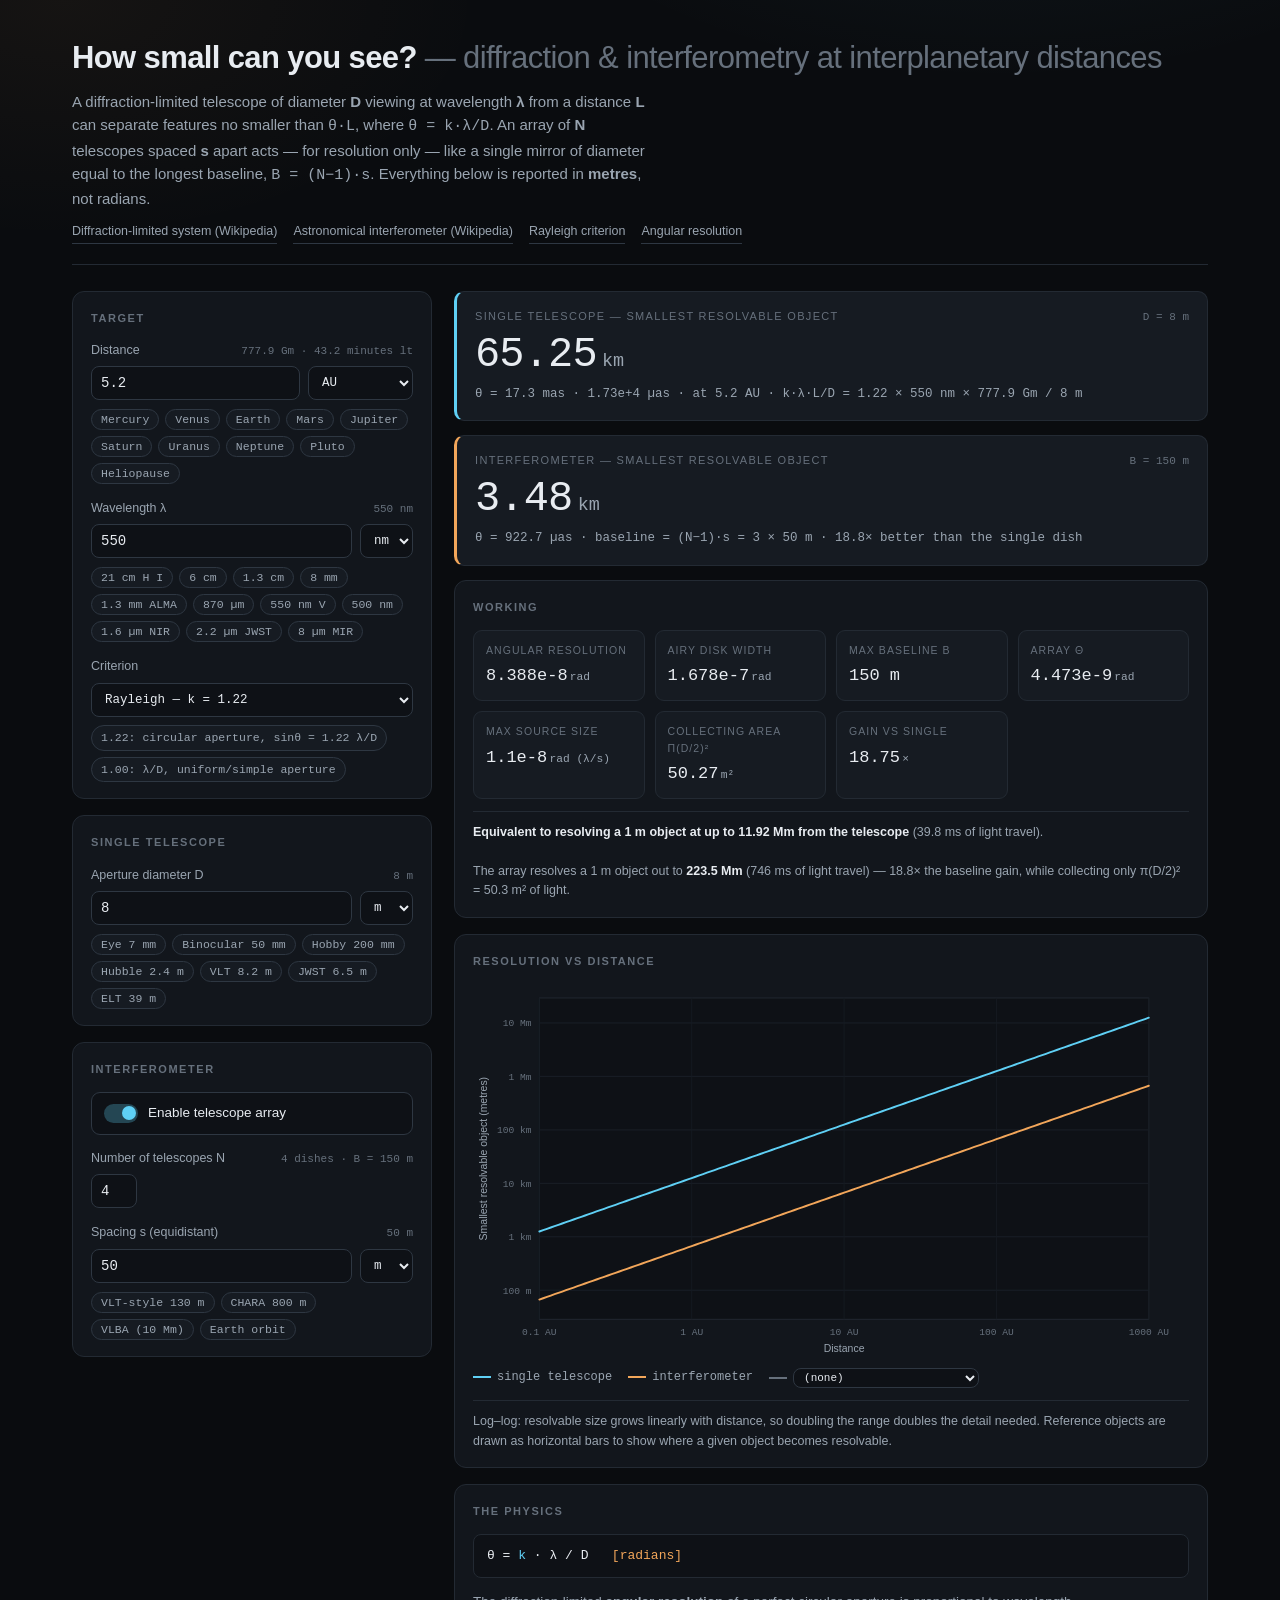
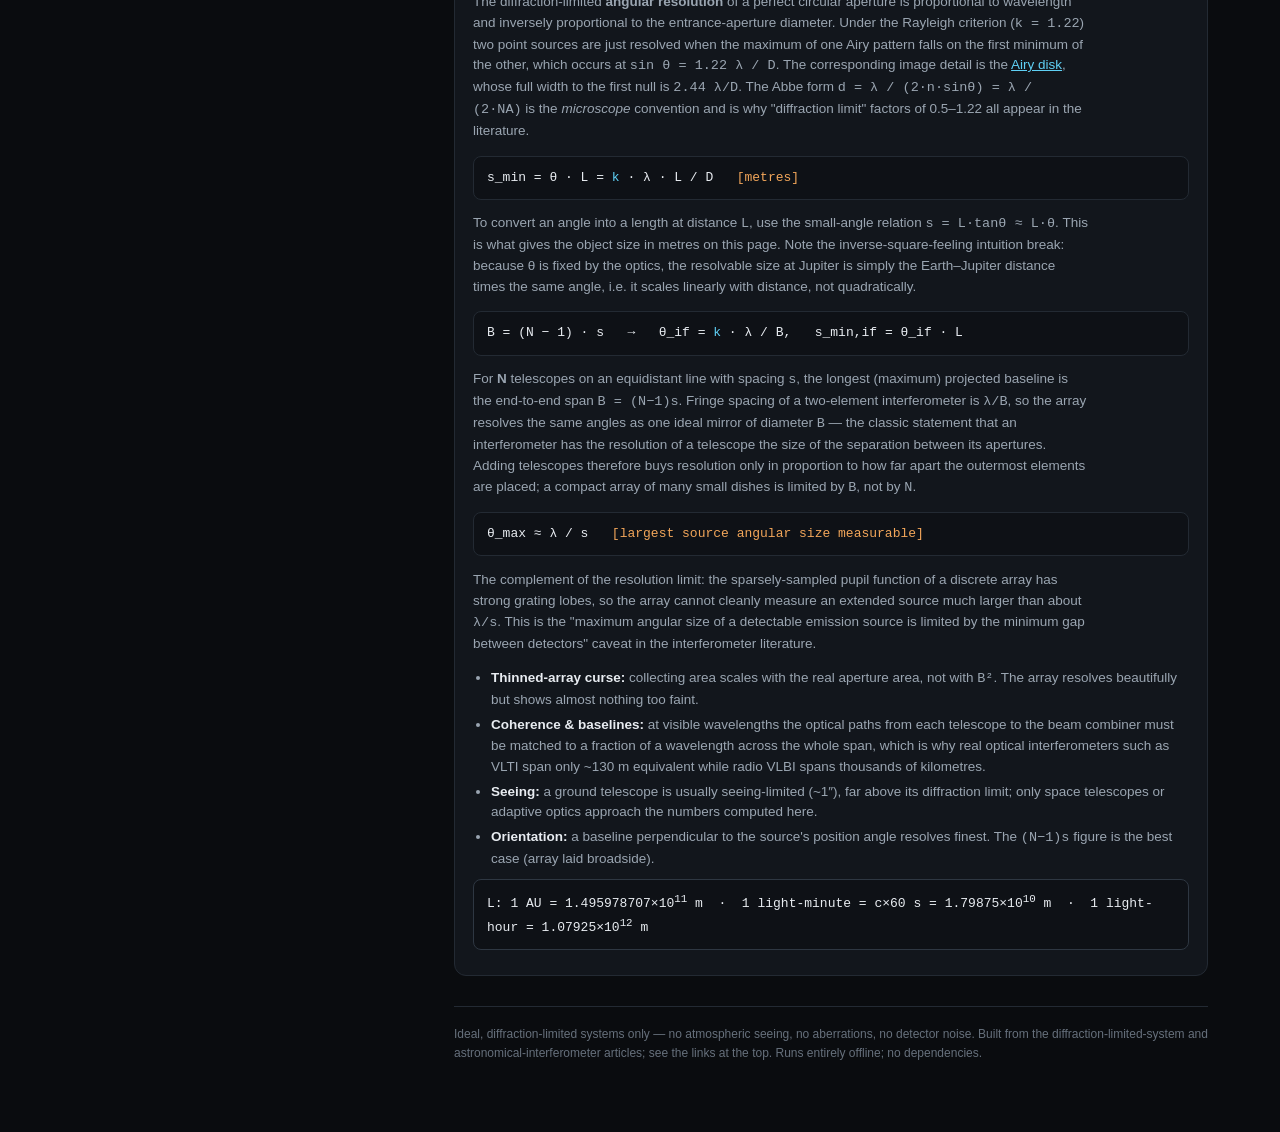
==== docs/index.html @ 4bcbd6e4 "chore: use docs folder" ====
<!DOCTYPE html>
<html lang="en">
<head>
<meta charset="utf-8">
<meta name="viewport" content="width=device-width, initial-scale=1">
<!--
  Content-Security-Policy (defence in depth).
  'unsafe-inline' is required for script-src/style-src because this file is a single
  self-contained document with an inline <script> and inline <style> block. Everything
  else is denied: no network, no plugins, no framing, no form posts. If a remote
  <script src> or <img> were ever pasted into this file, the browser would refuse it.
  Note: frame-ancestors is ignored in a meta tag - send that one as an HTTP header
  (X-Content-Type-Options: nosniff too) if you host this on a web server.
-->
<meta http-equiv="Content-Security-Policy" content="default-src 'none'; script-src 'unsafe-inline'; style-src 'unsafe-inline'; img-src 'none'; connect-src 'none'; font-src 'none'; media-src 'none'; object-src 'none'; frame-src 'none'; worker-src 'none'; base-uri 'none'; form-action 'none'">
<title>Interplanetary Telescope Resolution Calculator</title>
<style>
  :root{
    --bg:#0a0c0f;
    --bg-2:#0e1116;
    --panel:#12161c;
    --panel-2:#161b22;
    --line:#232a33;
    --line-2:#2e3742;
    --ink:#e8ecf1;
    --ink-2:#9aa5b1;
    --ink-3:#66707c;
    --accent:#5fd0f5;
    --accent-2:#f2a65a;
    --good:#7ee081;
    --mono:ui-monospace,SFMono-Regular,"SF Mono",Menlo,Consolas,"Liberation Mono",monospace;
    --sans:"Inter",-apple-system,BlinkMacSystemFont,"Segoe UI",Helvetica,Arial,sans-serif;
  }
  *{box-sizing:border-box}
  html,body{margin:0;padding:0}
  body{
    background:var(--bg);
    color:var(--ink);
    font-family:var(--sans);
    font-size:15px;
    line-height:1.55;
    -webkit-font-smoothing:antialiased;
    background-image:
      radial-gradient(900px 500px at 78% -8%, rgba(95,208,245,.07), transparent 60%),
      radial-gradient(700px 400px at 5% 0%, rgba(242,166,90,.05), transparent 60%);
    background-repeat:no-repeat;
  }
  .wrap{max-width:1180px;margin:0 auto;padding:34px 22px 70px}

  header{border-bottom:1px solid var(--line);padding-bottom:20px;margin-bottom:26px}
  h1{
    font-size:clamp(22px,3.2vw,31px);
    margin:0 0 8px;
    letter-spacing:-.02em;
    font-weight:620;
  }
  h1 .thin{color:var(--ink-3);font-weight:400}
  .sub{color:var(--ink-2);max-width:70ch;margin:0}
  .refs{margin-top:12px;display:flex;flex-wrap:wrap;gap:8px 16px;font-size:12.5px}
  .refs a{color:var(--ink-2);text-decoration:none;border-bottom:1px solid var(--line-2);padding-bottom:1px}
  .refs a:hover{color:var(--accent);border-color:var(--accent)}

  .grid{display:grid;grid-template-columns:360px 1fr;gap:22px;align-items:start}
  @media (max-width:900px){.grid{grid-template-columns:1fr}}

  .panel{
    background:var(--panel);
    border:1px solid var(--line);
    border-radius:12px;
    padding:18px 18px 16px;
  }
  .panel h2{
    font-size:11px;letter-spacing:.14em;text-transform:uppercase;
    color:var(--ink-3);margin:0 0 14px;font-weight:600;
  }
  .panel + .panel{margin-top:16px}
  .sticky{position:sticky;top:18px}
  @media (max-width:900px){.sticky{position:static}}

  .field{margin-bottom:15px}
  .field:last-child{margin-bottom:0}
  label.lab{
    display:flex;justify-content:space-between;align-items:baseline;gap:8px;
    font-size:12.5px;color:var(--ink-2);margin-bottom:6px;
  }
  .lab .hint{color:var(--ink-3);font-family:var(--mono);font-size:11px}
  .row{display:flex;gap:8px}
  .row > input[type=number]{flex:1 1 auto;min-width:0}
  select,input[type=number]{
    background:var(--bg-2);
    border:1px solid var(--line-2);
    color:var(--ink);
    border-radius:8px;
    padding:8px 9px;
    font-size:14px;
    font-family:var(--mono);
    outline:none;
  }
  select{cursor:pointer;font-size:12.5px;flex:0 0 auto;padding-right:6px}
  input[type=number]{-moz-appearance:textfield}
  input[type=number]::-webkit-outer-spin-button,
  input[type=number]::-webkit-inner-spin-button{-webkit-appearance:none;margin:0}
  select:focus,input[type=number]:focus{border-color:var(--accent);box-shadow:0 0 0 3px rgba(95,208,245,.12)}
  select option{background:var(--panel-2)}

  .chips{display:flex;flex-wrap:wrap;gap:6px;margin-top:9px}
  .chip{
    background:var(--panel-2);
    border:1px solid var(--line-2);
    color:var(--ink-2);
    border-radius:999px;
    padding:3px 9px;
    font-size:11.5px;
    font-family:var(--mono);
    cursor:pointer;
    transition:border-color .12s,color .12s,background .12s;
  }
  .chip:hover{border-color:var(--accent);color:var(--accent);background:rgba(95,208,245,.07)}
  .chip.on{border-color:var(--accent);color:var(--accent);background:rgba(95,208,245,.12)}

  .toggle{
    display:flex;align-items:center;gap:10px;cursor:pointer;user-select:none;
    padding:10px 12px;border:1px solid var(--line-2);border-radius:9px;background:var(--bg-2);
    margin-bottom:14px;
  }
  .toggle:hover{border-color:var(--line-2)}
  .toggle input{position:absolute;opacity:0;pointer-events:none}
  .sw{
    width:34px;height:19px;border-radius:999px;background:#232a33;position:relative;flex:0 0 auto;
    transition:background .16s;
  }
  .sw::after{
    content:"";position:absolute;top:2.5px;left:2.5px;width:14px;height:14px;border-radius:50%;
    background:#8b95a2;transition:transform .16s,background .16s;
  }
  .toggle input:checked + .sw{background:rgba(95,208,245,.28)}
  .toggle input:checked + .sw::after{transform:translateX(15px);background:var(--accent)}
  .toggle .tl{font-size:13.5px;color:var(--ink)}
  .toggle input:focus-visible + .sw{box-shadow:0 0 0 3px rgba(95,208,245,.2)}

  .big{
    background:var(--panel-2);
    border:1px solid var(--line);
    border-left:3px solid var(--accent);
    border-radius:10px;
    padding:16px 18px;
    margin-bottom:14px;
  }
  .big.array{border-left-color:var(--accent-2)}
  .big .k{
    font-size:11px;letter-spacing:.12em;text-transform:uppercase;color:var(--ink-3);margin-bottom:7px;
    display:flex;justify-content:space-between;gap:10px;align-items:baseline;flex-wrap:wrap;
  }
  .big .k .tag{font-family:var(--mono);letter-spacing:0;text-transform:none;color:var(--ink-3)}
  .val{
    font-family:var(--mono);
    font-size:clamp(28px,5vw,42px);
    line-height:1.05;
    letter-spacing:-.02em;
    color:var(--ink);
    word-break:break-word;
  }
  .val .u{font-size:.44em;color:var(--ink-2);margin-left:.28em;letter-spacing:0}
  .subv{font-family:var(--mono);font-size:12.5px;color:var(--ink-2);margin-top:8px;word-break:break-word}

  .cards{display:grid;grid-template-columns:repeat(auto-fit,minmax(160px,1fr));gap:10px;margin-top:4px}
  .card{
    background:var(--panel-2);border:1px solid var(--line);border-radius:9px;padding:11px 12px;
  }
  .card .ck{font-size:10.5px;letter-spacing:.1em;text-transform:uppercase;color:var(--ink-3);margin-bottom:5px}
  .card .cv{font-family:var(--mono);font-size:17px;color:var(--ink);word-break:break-word}
  .card .cv .u{font-size:.66em;color:var(--ink-2);margin-left:.2em}

  .note{
    font-size:12.5px;color:var(--ink-2);margin-top:12px;
    border-top:1px solid var(--line);padding-top:11px;
  }
  .note b{color:var(--ink);font-weight:600}

  #chartwrap{margin-top:16px}
  svg#chart{width:100%;height:auto;display:block}
  .legend{display:flex;gap:16px;flex-wrap:wrap;font-size:12px;color:var(--ink-2);margin-top:9px;font-family:var(--mono)}
  .legend i{display:inline-block;width:18px;height:2px;vertical-align:middle;margin-right:6px}

  .eq{
    font-family:var(--mono);font-size:13px;color:var(--ink);
    background:var(--bg-2);border:1px solid var(--line);border-radius:8px;
    padding:11px 13px;margin:9px 0;overflow-x:auto;
  }
  .eq em{color:var(--accent);font-style:normal}
  .eq .c{color:var(--accent-2)}
  .prose{color:var(--ink-2);font-size:13.5px;max-width:82ch}
  .prose a{color:var(--accent)}
  ul{padding-left:18px;margin:8px 0}
  li{margin:4px 0;color:var(--ink-2);font-size:13.5px}
  li b{color:var(--ink);font-weight:600}
  footer{margin-top:30px;padding-top:18px;border-top:1px solid var(--line);color:var(--ink-3);font-size:12px}
  @media print{body{background:#fff;color:#000}}
</style>
</head>
<body>
<div class="wrap">

<header>
  <h1>How small can you see? <span class="thin">— diffraction &amp; interferometry at interplanetary distances</span></h1>
  <p class="sub">
    A diffraction-limited telescope of diameter <b>D</b> viewing at wavelength <b>λ</b> from a distance
    <b>L</b> can separate features no smaller than <span style="font-family:var(--mono)">θ·L</span>, where
    <span style="font-family:var(--mono)">θ = k·λ/D</span>. An array of <b>N</b> telescopes spaced <b>s</b> apart
    acts — for resolution only — like a single mirror of diameter equal to the longest baseline,
    <span style="font-family:var(--mono)">B = (N−1)·s</span>. Everything below is reported in <b>metres</b>, not radians.
  </p>
  <div class="refs">
    <a href="https://en.wikipedia.org/wiki/Diffraction-limited_system" target="_blank" rel="noopener">Diffraction-limited system (Wikipedia)</a>
    <a href="https://en.wikipedia.org/wiki/Astronomical_interferometer" target="_blank" rel="noopener">Astronomical interferometer (Wikipedia)</a>
    <a href="https://en.wikipedia.org/wiki/Rayleigh_criterion" target="_blank" rel="noopener">Rayleigh criterion</a>
    <a href="https://en.wikipedia.org/wiki/Angular_resolution" target="_blank" rel="noopener">Angular resolution</a>
  </div>
</header>

<div class="grid">

  <!-- ============ CONTROLS ============ -->
  <div class="sticky">

    <div class="panel">
      <h2>Target</h2>

      <div class="field">
        <label class="lab" for="dist"><span>Distance</span><span class="hint" id="dist-m">—</span></label>
        <div class="row">
          <input type="number" id="dist" value="5.2" step="any" min="0">
          <select id="dist-u">
            <option value="au" selected>AU</option>
            <option value="lm">light-min</option>
            <option value="lh">light-hr</option>
          </select>
        </div>
        <div class="chips" id="dist-chips"></div>
      </div>

      <div class="field">
        <label class="lab" for="wl"><span>Wavelength λ</span><span class="hint" id="wl-m">—</span></label>
        <div class="row">
          <input type="number" id="wl" value="550" step="any" min="0">
          <select id="wl-u">
            <option value="nm" selected>nm</option>
            <option value="um">µm</option>
            <option value="mm">mm</option>
            <option value="cm">cm</option>
            <option value="m">m</option>
          </select>
        </div>
        <div class="chips" id="wl-chips"></div>
      </div>

      <div class="field">
        <label class="lab" for="criterion"><span>Criterion</span></label>
        <select id="criterion" style="width:100%">
          <option value="1.22" selected>Rayleigh — k = 1.22</option>
          <option value="1">Simple — k = 1.00</option>
        </select>
        <div class="chips" style="margin-top:8px">
          <span class="chip" style="cursor:default">1.22: circular aperture, sinθ = 1.22 λ/D</span>
          <span class="chip" style="cursor:default">1.00: λ/D, uniform/simple aperture</span>
        </div>
      </div>
    </div>

    <div class="panel">
      <h2>Single telescope</h2>
      <div class="field">
        <label class="lab" for="dia"><span>Aperture diameter D</span><span class="hint" id="dia-m">—</span></label>
        <div class="row">
          <input type="number" id="dia" value="8" step="any" min="0">
          <select id="dia-u">
            <option value="mm">mm</option>
            <option value="cm">cm</option>
            <option value="m" selected>m</option>
            <option value="km">km</option>
          </select>
        </div>
        <div class="chips" id="tel-chips"></div>
      </div>
    </div>

    <div class="panel">
      <h2>Interferometer</h2>

      <label class="toggle">
        <input type="checkbox" id="ifon" checked>
        <span class="sw"></span>
        <span class="tl">Enable telescope array</span>
      </label>

      <div id="if-block">
        <div class="field">
          <label class="lab" for="ntel"><span>Number of telescopes N</span><span class="hint" id="ntel-m">—</span></label>
          <input type="number" id="ntel" value="4" step="1" min="2" max="200">
        </div>

        <div class="field">
          <label class="lab" for="sep"><span>Spacing s (equidistant)</span><span class="hint" id="sep-m">—</span></label>
          <div class="row">
            <input type="number" id="sep" value="50" step="any" min="0">
            <select id="sep-u">
              <option value="m" selected>m</option>
              <option value="km">km</option>
            </select>
          </div>
          <div class="chips" id="if-chips"></div>
        </div>
      </div>
    </div>

  </div>

  <!-- ============ RESULTS ============ -->
  <div>

    <div class="big">
      <div class="k"><span>Single telescope — smallest resolvable object</span><span class="tag" id="single-tag">—</span></div>
      <div class="val" id="single-val">—</div>
      <div class="subv" id="single-sub">—</div>
    </div>

    <div class="big array" id="arr-big" style="display:none">
      <div class="k"><span>Interferometer — smallest resolvable object</span><span class="tag" id="arr-tag">—</span></div>
      <div class="val" id="arr-val">—</div>
      <div class="subv" id="arr-sub">—</div>
    </div>

    <div class="panel">
      <h2>Working</h2>
      <div class="cards" id="cards"></div>
      <div class="note" id="note"></div>
    </div>

    <div class="panel" id="chartwrap">
      <h2>Resolution vs distance</h2>
      <svg id="chart" viewBox="0 0 820 430" role="img" aria-label="Log-log plot of smallest resolvable object size versus distance"></svg>
      <div class="legend">
        <span><i style="background:var(--accent)"></i>single telescope</span>
        <span id="leg-array" style="display:none"><i style="background:var(--accent-2)"></i>interferometer</span>
        <span><i style="background:var(--ink-3)"></i><select id="refsel" style="padding:2px 6px;font-size:11px"></select></span>
      </div>
      <div class="note">
        Log–log: resolvable size grows linearly with distance, so doubling the range doubles the detail needed.
        Reference objects are drawn as horizontal bars to show where a given object becomes resolvable.
      </div>
    </div>

    <div class="panel">
      <h2>The physics</h2>

      <div class="eq">θ = <em>k</em> · λ / D &nbsp;&nbsp;<span class="c">[radians]</span></div>
      <p class="prose">
        The diffraction-limited <b>angular resolution</b> of a perfect circular aperture is proportional to
        wavelength and inversely proportional to the entrance-aperture diameter. Under the Rayleigh criterion
        (<span class="prose" style="font-family:var(--mono)">k = 1.22</span>) two point sources are just resolved when the
        maximum of one Airy pattern falls on the first minimum of the other, which occurs at
        <span style="font-family:var(--mono)">sin θ = 1.22 λ / D</span>. The corresponding image detail is the
        <a href="https://en.wikipedia.org/wiki/Airy_disk" target="_blank" rel="noopener">Airy disk</a>, whose full width to
        the first null is <span style="font-family:var(--mono)">2.44 λ/D</span>.
        The Abbe form <span style="font-family:var(--mono)">d = λ / (2·n·sinθ) = λ / (2·NA)</span> is the
        <i>microscope</i> convention and is why "diffraction limit" factors of 0.5–1.22 all appear in the literature.
      </p>

      <div class="eq">s_min = θ · L = <em>k</em> · λ · L / D &nbsp;&nbsp;<span class="c">[metres]</span></div>
      <p class="prose">
        To convert an angle into a length at distance <span style="font-family:var(--mono)">L</span>, use the small-angle
        relation <span style="font-family:var(--mono)">s = L·tanθ ≈ L·θ</span>. This is what gives the object size in metres
        on this page. Note the inverse-square-feeling intuition break: because θ is fixed by the optics, the
        resolvable size at Jupiter is simply the Earth–Jupiter distance times the same angle, i.e. it scales linearly
        with distance, not quadratically.
      </p>

      <div class="eq">B = (N − 1) · s &nbsp;&nbsp;→&nbsp;&nbsp; θ_if = <em>k</em> · λ / B, &nbsp; s_min,if = θ_if · L</div>
      <p class="prose">
        For <b>N</b> telescopes on an equidistant line with spacing <span style="font-family:var(--mono)">s</span>, the
        longest (maximum) projected baseline is the end-to-end span
        <span style="font-family:var(--mono)">B = (N−1)s</span>. Fringe spacing of a two-element interferometer is
        <span style="font-family:var(--mono)">λ/B</span>, so the array resolves the same angles as one ideal mirror of
        diameter <span style="font-family:var(--mono)">B</span> — the classic statement that an interferometer has the
        resolution of a telescope the size of the separation between its apertures. Adding telescopes therefore buys
        resolution only in proportion to how far apart the outermost elements are placed; a compact array of many small
        dishes is limited by <span style="font-family:var(--mono)">B</span>, not by <span style="font-family:var(--mono)">N</span>.
      </p>

      <div class="eq">θ_max ≈ λ / s &nbsp;&nbsp;<span class="c">[largest source angular size measurable]</span></div>
      <p class="prose">
        The complement of the resolution limit: the sparsely-sampled pupil function of a discrete array has strong
        grating lobes, so the array cannot cleanly measure an extended source much larger than about
        <span style="font-family:var(--mono)">λ/s</span>. This is the "maximum angular size of a detectable emission
        source is limited by the minimum gap between detectors" caveat in the interferometer literature.
      </p>

      <ul>
        <li><b>Thinned-array curse:</b> collecting area scales with the real aperture area, not with
          <span style="font-family:var(--mono)">B²</span>. The array resolves beautifully but shows almost nothing too faint.</li>
        <li><b>Coherence &amp; baselines:</b> at visible wavelengths the optical paths from each telescope to the beam
          combiner must be matched to a fraction of a wavelength across the whole span, which is why real optical
          interferometers such as VLTI span only ~130 m equivalent while radio VLBI spans thousands of kilometres.</li>
        <li><b>Seeing:</b> a ground telescope is usually seeing-limited (~1″), far above its diffraction limit; only
          space telescopes or adaptive optics approach the numbers computed here.</li>
        <li><b>Orientation:</b> a baseline perpendicular to the source's position angle resolves finest. The
          <span style="font-family:var(--mono)">(N−1)s</span> figure is the best case (array laid broadside).</li>
      </ul>

      <div class="eq" style="border-color:var(--line-2)">
        L: 1 AU = 1.495978707×10<sup>11</sup> m &nbsp;·&nbsp; 1 light-minute = c×60 s = 1.79875×10<sup>10</sup> m
        &nbsp;·&nbsp; 1 light-hour = 1.07925×10<sup>12</sup> m
      </div>
    </div>

    <footer>
      Ideal, diffraction-limited systems only — no atmospheric seeing, no aberrations, no detector noise.
      Built from the diffraction-limited-system and astronomical-interferometer articles; see the links at the top.
      Runs entirely offline; no dependencies.
    </footer>

  </div>
</div>
</div>

<script>
(function(){
"use strict";

/* ---------------------------------------------------------------- constants */
var C      = 299792458;          // m/s
var AU     = 1.495978707e11;     // m
var LM     = C * 60;             // light-minute, m
var LH     = C * 3600;           // light-hour, m

var DIST = { au:{m:AU,label:"AU"}, lm:{m:LM,label:"light-min"}, lh:{m:LH,label:"light-hr"} };
var WL   = { nm:1e-9, um:1e-6, mm:1e-3, cm:1e-2, m:1 };
var DIA  = { mm:1e-3, cm:1e-2, m:1, km:1e3 };
var SEP  = { m:1, km:1e3 };

/* ------------------------------------------------------------- formatting */
function sig(x, n){
  if(!isFinite(x) || x === 0) return "0";
  var neg = x < 0; x = Math.abs(x); n = n || 4;
  var e = Math.floor(Math.log10(x));
  var s;
  if(e >= -6 && e < 21 && (n - 1 - e) >= 0){
    s = x.toFixed(n - 1 - e);
    if(s.indexOf(".") >= 0) s = s.replace(/\.?0+$/, "");
  } else {
    s = x.toExponential(Math.max(0, n - 1))
         .replace(/(\.\d*?)0+e/, "$1e")
         .replace(/\.e/, "e");
  }
  return (neg ? "-" : "") + s;
}
function num4(v){ return (isFinite(v) && v > 0) ? sig(v, 4) : "—"; }

var DECADES = [[12,"Tm"],[9,"Gm"],[6,"Mm"],[3,"km"],[0,"m"],[-3,"mm"],[-6,"nm"],[-9,"pm"]];
function decadeLabel(e){
  for(var i=0;i<DECADES.length;i++)
    if(e >= DECADES[i][0]) return sig(Math.pow(10, e - DECADES[i][0]), 4) + " " + DECADES[i][1];
  return sig(Math.pow(10, e + 9), 4) + " nm";
}
function fmtLen(x){
  if(!isFinite(x)) return "—";
  var a = Math.abs(x);
  if(a === 0) return "0";
  var p = [
    [1e12, "Tm"], [1e9, "Gm"], [1e6, "Mm"], [1e3, "km"], [1, "m"],
    [1e-3, "mm"], [1e-6, "µm"], [1e-9, "nm"], [1e-12, "pm"], [1e-15, "fm"]
  ];
  for(var i=0;i<p.length;i++){
    if(a >= p[i][0]) return sig(x/(p[i][0])) + " " + p[i][1];
  }
  return sig(x/(1e-18)) + " am";
}
function fmtLenParts(x){
  var s = fmtLen(x).split(" ");
  return { n:s[0], u:s.length>1?s[1]:"" };
}
function fmtAngle(rad){
  if(!isFinite(rad)) return "—";
  var as  = rad * 206264.806;      // arcseconds
  var mas = as * 1e3;
  var uas = mas * 1e3;
  var out;
  if(rad >= 1){        out = [sig(rad,4)+" rad"];       if(as  >= 1) out.push(sig(as ,4)+"″"); }
  else if(as  >= 1){   out = [sig(as ,4)+"″"];           if(mas >= 1) out.push(sig(mas,3)+" mas"); }
  else if(mas >= 1){   out = [sig(mas,4)+" mas"];        if(uas >= 1) out.push(sig(uas,3)+" µas"); }
  else                out = [sig(uas,4)+" µas"];
  return out.join("  ·  ");
}
function fmtTime(s){
  if(!isFinite(s)) return "—";
  var d = s/86400;
  if(d >= 1)    return sig(d,3) + " days";
  if(s >= 3600) return sig(s/3600,3) + " hours";
  if(s >= 60)   return sig(s/60,3) + " minutes";
  if(s >= 1)    return sig(s,3) + " seconds";
  if(s >= 1e-3) return sig(s*1e3,3) + " ms";
  if(s >= 1e-6) return sig(s*1e6,3) + " µs";
  return sig(s*1e9,3) + " ns";
}

/* ------------------------------------------------------------------- state */
var $ = function(id){ return document.getElementById(id); };

function num(id, fallback){
  var v = parseFloat($(id).value);
  return isFinite(v) && v >= 0 ? v : fallback;
}
function read(){
  var d = num("dist", 1) * DIST[$("dist-u").value].m;
  var lam = num("wl", 550) * WL[$("wl-u").value];
  var D   = num("dia", 8) * DIA[$("dia-u").value];
  var k   = parseFloat($("criterion").value);
  var on  = $("ifon").checked;
  var n   = Math.max(2, Math.round(num("ntel", 2)));
  var s   = num("sep", 1) * SEP[$("sep-u").value];
  var B   = (n - 1) * s;
  return { d:d, lam:lam, D:D, k:k, on:on, n:n, s:s, B:B,
           th1:(D>0 ? k*lam/D : NaN),
           sz1:(D>0 ? k*lam/D*d : NaN),
           th2:(B>0 ? k*lam/B : NaN),
           sz2:(B>0 ? k*lam/B*d : NaN) };
}
/* does this configuration define any resolvable instrument at all? */
function anyInstrument(st){
  return (st.D > 0) || (st.on && st.B > 0);
}

/* -------------------------------------------------------------- chip sets */
var DIST_CHIPS = [
  { t:"Mercury", v:0.387 }, { t:"Venus", v:0.723 }, { t:"Earth", v:1 },
  { t:"Mars", v:1.524 }, { t:"Jupiter", v:5.203 }, { t:"Saturn", v:9.537 },
  { t:"Uranus", v:19.19 }, { t:"Neptune", v:30.07 }, { t:"Pluto", v:39.48 },
  { t:"Heliopause", v:120 }
];
var WL_CHIPS = [
  { t:"21 cm H I",   v:21,   u:"cm" },
  { t:"6 cm",        v:6,    u:"cm" },
  { t:"1.3 cm",      v:1.3,  u:"cm" },
  { t:"8 mm",        v:8,    u:"mm" },
  { t:"1.3 mm ALMA", v:1.3,  u:"mm" },
  { t:"870 µm",      v:870,  u:"um" },
  { t:"550 nm V",    v:550,  u:"nm" },
  { t:"500 nm",      v:500,  u:"nm" },
  { t:"1.6 µm NIR",  v:1.6,  u:"um" },
  { t:"2.2 µm JWST", v:2.2,  u:"um" },
  { t:"8 µm MIR",    v:8,    u:"um" }
];
var TEL_CHIPS = [
  { t:"Eye 7 mm",  v:7,    u:"mm" },
  { t:"Binocular 50 mm", v:50, u:"mm" },
  { t:"Hobby 200 mm", v:200, u:"mm" },
  { t:"Hubble 2.4 m",  v:2.4, u:"m"  },
  { t:"VLT 8.2 m",     v:8.2, u:"m"  },
  { t:"JWST 6.5 m",    v:6.5, u:"m"  },
  { t:"ELT 39 m",      v:39,  u:"m"  }
];
var IF_CHIPS = [
  { t:"VLT-style 130 m", n:4,  s:43.3, u:"m"  },
  { t:"CHARA 800 m",    n:6,  s:160,  u:"m"  },
  { t:"VLBA (10 Mm)",   n:10, s:1111, u:"km" },
  { t:"Earth orbit",    n:2,  s:7000, u:"km" }
];
var REFS = [
  { t:"(none)", v:0 },
  { t:"Fingernail 1 cm", v:0.01 },
  { t:"Golf ball", v:0.0427 },
  { t:"Car 4 m", v:4.5 },
  { t:"Football pitch", v:105 },
  { t:"Statue of Unity 179 m", v:179 },
  { t:"Everest 8849 m", v:8849 },
  { t:"Earth 12 742 km", v:1.2742e7 },
  { t:"Sun 1.3927e9 m", v:1.3927e9 },
  { t:"Neptune radius 2.46e7 m", v:2.4622e7 }
];

function buildChips(host, items, onPick, cls){
  items.forEach(function(it){
    var b = document.createElement("button");
    b.type = "button";
    b.className = "chip" + (cls ? " " + cls : "");
    b.textContent = it.t;
    b.addEventListener("click", function(){ onPick(it, b); });
    host.appendChild(b);
  });
}
buildChips($("dist-chips"), DIST_CHIPS, function(it){
  $("dist").value = it.v; $("dist-u").value = "au"; render();
});
buildChips($("wl-chips"), WL_CHIPS, function(it){
  $("wl").value = it.v; $("wl-u").value = it.u; render();
});
buildChips($("tel-chips"), TEL_CHIPS, function(it){
  $("dia").value = it.v; $("dia-u").value = it.u; render();
});
buildChips($("if-chips"), IF_CHIPS, function(it){
  $("ntel").value = it.n; $("sep").value = it.s; $("sep-u").value = it.u;
  $("ifon").checked = true; render();
});
(function(){
  var s = $("refsel");
  REFS.forEach(function(r){
    var o = document.createElement("option");
    o.value = r.v; o.textContent = r.t; s.appendChild(o);
  });
  s.addEventListener("change", draw);
})();

/* ----------------------------------------------------------------- render */
function card(k, v, u){
  return '<div class="card"><div class="ck">'+k+'</div><div class="cv">'+v+
         (u?'<span class="u">'+u+'</span>':'')+'</div></div>';
}

function render(){
  var st = read();
  var dUnit = DIST[$("dist-u").value].label;

  /* echoes */
  $("dist-m").textContent = fmtLen(st.d) + " · " + fmtTime(st.d/C) + " lt";
  $("wl-m").textContent   = fmtLen(st.lam);
  $("dia-m").textContent  = fmtLen(st.D);
  $("sep-m").textContent  = fmtLen(st.s);
  $("ntel-m").textContent = st.n + " dishes · B = " + fmtLen(st.B);

  /* single telescope */
  var p1 = fmtLenParts(st.sz1);
  $("single-val").innerHTML = p1.n + '<span class="u">' + p1.u + '</span>';
  $("single-tag").textContent = "D = " + fmtLen(st.D);
  $("single-sub").textContent =
    "θ = " + fmtAngle(st.th1) + "   ·   at " + sig(st.d/AU,4) + " " + dUnit +
    "   ·   k·λ·L/D = " + sig(st.k,3) + " × " + fmtLen(st.lam) +
    " × " + fmtLen(st.d) + " / " + fmtLen(st.D);

  /* interferometer */
  if(st.on && st.B > 0){
    $("arr-big").style.display = "";
    $("leg-array").style.display = "";
    var p2 = fmtLenParts(st.sz2);
    $("arr-val").innerHTML = p2.n + '<span class="u">' + p2.u + '</span>';
    $("arr-tag").textContent = "B = " + fmtLen(st.B);
    $("arr-sub").textContent =
      "θ = " + fmtAngle(st.th2) + "   ·   baseline = (N−1)·s = " + (st.n-1) + " × " +
      fmtLen(st.s) +
      (st.D > 0 ? "   ·   " + sig(st.sz1/st.sz2,3) + "× better than the single dish" : "");
  } else {
    $("arr-big").style.display = "none";
    $("leg-array").style.display = "none";
  }

  /* working cards */
  var html = "";
  html += card("Angular resolution", num4(st.th1), "rad");
  html += card("Airy disk width", num4(st.D>0 ? 2.44*st.lam/st.D : NaN), "rad");
  html += card("Max baseline B", st.B>0 ? fmtLen(st.B) : "—", "");
  html += card("Array θ", st.on ? num4(st.th2) : "—", st.on ? "rad" : "");
  html += card("Max source size", st.on ? num4(st.s>0 ? st.lam/st.s : NaN) : "—",
               st.on ? "rad (λ/s)" : "");
  html += card("Collecting area π(D/2)²", st.D>0 ? sig(Math.PI*Math.pow(st.D/2,2),4) : "—", "m²");
  if(st.on && st.B>0) html += card("Gain vs single", sig(st.sz1/st.sz2,4), "×");
  $("cards").innerHTML = html;

  /* notes */
  var notes = [];
  if(st.D > 0){
    var maxDist1m = 1 / st.th1;                    // range at which a 1 m object is just resolved
    notes.push("<b>Equivalent to resolving a 1 m object at up to " +
      fmtLen(maxDist1m) + " from the telescope</b> (" + fmtTime(maxDist1m/C) + " of light travel).");
  }
  if(st.on && st.B > 0){
    var gainTxt = (st.D > 0)
      ? " — " + sig(st.sz1/st.sz2,3) + "× the baseline gain"
      : "";
    var areaTxt = (st.D > 0)
      ? ", while collecting only π(D/2)² = " + sig(Math.PI*Math.pow(st.D/2,2),3) + " m² of light."
      : ".";
    notes.push("The array resolves a 1 m object out to <b>" + fmtLen(1/st.th2) + "</b> (" +
      fmtTime((1/st.th2)/C) + " of light travel)" + gainTxt + areaTxt);
    if(st.s > 0 && st.lam/st.s > 1e-3){
      notes.push("Its <i>downside</i>: sources larger than θ ≈ " + fmtAngle(st.lam/st.s) +
        " (≈ " + fmtLen(st.lam/st.s*st.d) + " across at this distance) risk being split up by grating lobes.");
    }
  }
  if(st.D > 0 && st.sz1 > 1.2742e7){
    notes.push("At this distance the resolution is coarser than <b>Earth itself</b> — you would see the planet as a single unresolved dot.");
  }
  /* validity of the small-angle / Rayleigh assumption */
  if(st.D > 0 && st.k*st.lam/st.D > 0.05){
    notes.push("⚠ <b>Outside the formula's validity:</b> λ/D = " + sig(st.lam/st.D,3) +
      " is far too large. The criterion needs sinθ = k·λ/D ≤ 1, and the small-angle step " +
      "s = L·θ no longer holds — at this aperture/wavelength the instrument cannot resolve " +
      "two points at all, so treat the figure above as a formal limit only.");
  }
  if(!anyInstrument(st)){
    notes.push("⚠ <b>No valid instrument:</b> enter a telescope diameter (or an array spacing) larger than zero.");
  }
  $("note").innerHTML = notes.join("<br><br>");

  draw(st);
}

/* ------------------------------------------------------------------- chart */
function draw(st){
  st = st || read();
  var W = 820, H = 430;
  var M = { t:16, r:46, b:46, l:76 };
  var pw = W - M.l - M.r, ph = H - M.t - M.b;

  var xMin = 0.1, xMax = 1000;                 // AU
  var lx0 = Math.log10(xMin), lx1 = Math.log10(xMax);

  var N = 160, pts = [];
  var refV = parseFloat($("refsel").value);
  for(var i=0;i<=N;i++){
    var lx = lx0 + (lx1-lx0)*i/N;
    var au = Math.pow(10,lx);
    var L  = au * AU;
    var p  = { lx:lx, au:au };
    if(st.D > 0) p.y1 = st.k*st.lam/st.D*L;
    if(st.on && st.B > 0) p.y2 = st.k*st.lam/st.B*L;
    pts.push(p);
  }

  var vals = [];
  pts.forEach(function(p){ if(isFinite(p.y1)) vals.push(p.y1); if(isFinite(p.y2)) vals.push(p.y2); });
  if(refV > 0) vals.push(refV);
  if(!vals.length){
    $("chart").innerHTML =
      '<rect x="76" y="16" width="726" height="368" fill="#0e1116" stroke="#232a33"/>' +
      '<text x="439" y="196" text-anchor="middle" fill="#66707c" font-size="13">' +
      'No resolvable instrument — enter an aperture diameter, or enable an array with a non-zero spacing.</text>';
    return;
  }

  var yMin = Math.min.apply(null, vals), yMax = Math.max.apply(null, vals);
  var lo = Math.log10(yMin), hi = Math.log10(yMax);
  var pad = Math.max(0.12, (hi - lo) * 0.07);
  var ly0 = lo - pad, ly1 = hi + pad;
  if(ly1 - ly0 < 1.2) ly1 = ly0 + 1.2;

  function X(lx){ return M.l + (lx-lx0)/(lx1-lx0)*pw; }
  function Y(ly){ return M.t + ph - (ly-ly0)/(ly1-ly0)*ph; }

  var s = [];
  s.push('<rect x="'+M.l+'" y="'+M.t+'" width="'+pw+'" height="'+ph+'" fill="#0e1116" stroke="#232a33"/>');

  /* y grid + labels */
  for(var e=Math.ceil(ly0); e<=Math.floor(ly1); e++){
    var y = Y(e);
    s.push('<line x1="'+M.l+'" y1="'+y.toFixed(1)+'" x2="'+(M.l+pw)+'" y2="'+y.toFixed(1)+
           '" stroke="#1b212a" stroke-width="1"/>');
    s.push('<text x="'+(M.l-9)+'" y="'+(y+4).toFixed(1)+'" text-anchor="end" fill="#66707c" '+
           'font-family="ui-monospace,Menlo,monospace" font-size="11">'+decadeLabel(e)+'</text>');
  }
  /* x grid + labels */
  for(var d=Math.ceil(lx0); d<=Math.floor(lx1); d++){
    var x = X(d), au = Math.pow(10,d);
    var lab = sig(au,4) + " AU";
    s.push('<line x1="'+x.toFixed(1)+'" y1="'+M.t+'" x2="'+x.toFixed(1)+'" y2="'+(M.t+ph)+
           '" stroke="#161c23" stroke-width="1"/>');
    s.push('<text x="'+x.toFixed(1)+'" y="'+(M.t+ph+18)+'" text-anchor="middle" fill="#66707c" '+
           'font-family="ui-monospace,Menlo,monospace" font-size="11">'+lab+'</text>');
  }

  /* reference object */
  if(refV > 0 && Math.log10(refV) >= ly0 && Math.log10(refV) <= ly1){
    var yr = Y(Math.log10(refV));
    var rlab = (function(r){
      for(var i=0;i<REFS.length;i++) if(REFS[i].v === r) return REFS[i].t; return fmtLen(r);
    })(refV);
    s.push('<line x1="'+M.l+'" y1="'+yr.toFixed(1)+'" x2="'+(M.l+pw)+'" y2="'+yr.toFixed(1)+
           '" stroke="#66707c" stroke-width="1" stroke-dasharray="5 4"/>');
    s.push('<text x="'+(M.l+pw-6)+'" y="'+(yr-7).toFixed(1)+'" text-anchor="end" fill="#8b95a2" '+
           'font-family="ui-monospace,Menlo,monospace" font-size="11">'+rlab+'</text>');
  }

  function path(key, colour){
    var d = "", started = false;
    pts.forEach(function(p){
      if(!isFinite(p[key])) return;
      var px = X(p.lx).toFixed(2), py = Y(Math.log10(p[key])).toFixed(2);
      d += (started ? "L" : "M") + px + " " + py; started = true;
    });
    if(d) s.push('<path d="'+d+'" fill="none" stroke="'+colour+'" stroke-width="2.2" '+
                 'stroke-linejoin="round" stroke-linecap="round"/>');
  }
  path("y1", "#5fd0f5");
  path("y2", "#f2a65a");

  /* axis titles */
  s.push('<text x="'+(M.l+pw/2)+'" y="'+(H-8)+'" text-anchor="middle" fill="#9aa5b1" font-size="12">Distance</text>');
  s.push('<text transform="translate(16,'+(M.t+ph/2)+') rotate(-90)" text-anchor="middle" fill="#9aa5b1" '+
         'font-size="12">Smallest resolvable object (metres)</text>');

  $("chart").innerHTML = s.join("");
}

/* ------------------------------------------------------------------- wiring */
["dist","dist-u","wl","wl-u","dia","dia-u","criterion","ifon","ntel","sep","sep-u","refsel"].forEach(function(id){
  var el = $(id);
  el.addEventListener("input", render);
  el.addEventListener("change", render);
});

render();
})();
</script>
</body>
</html>
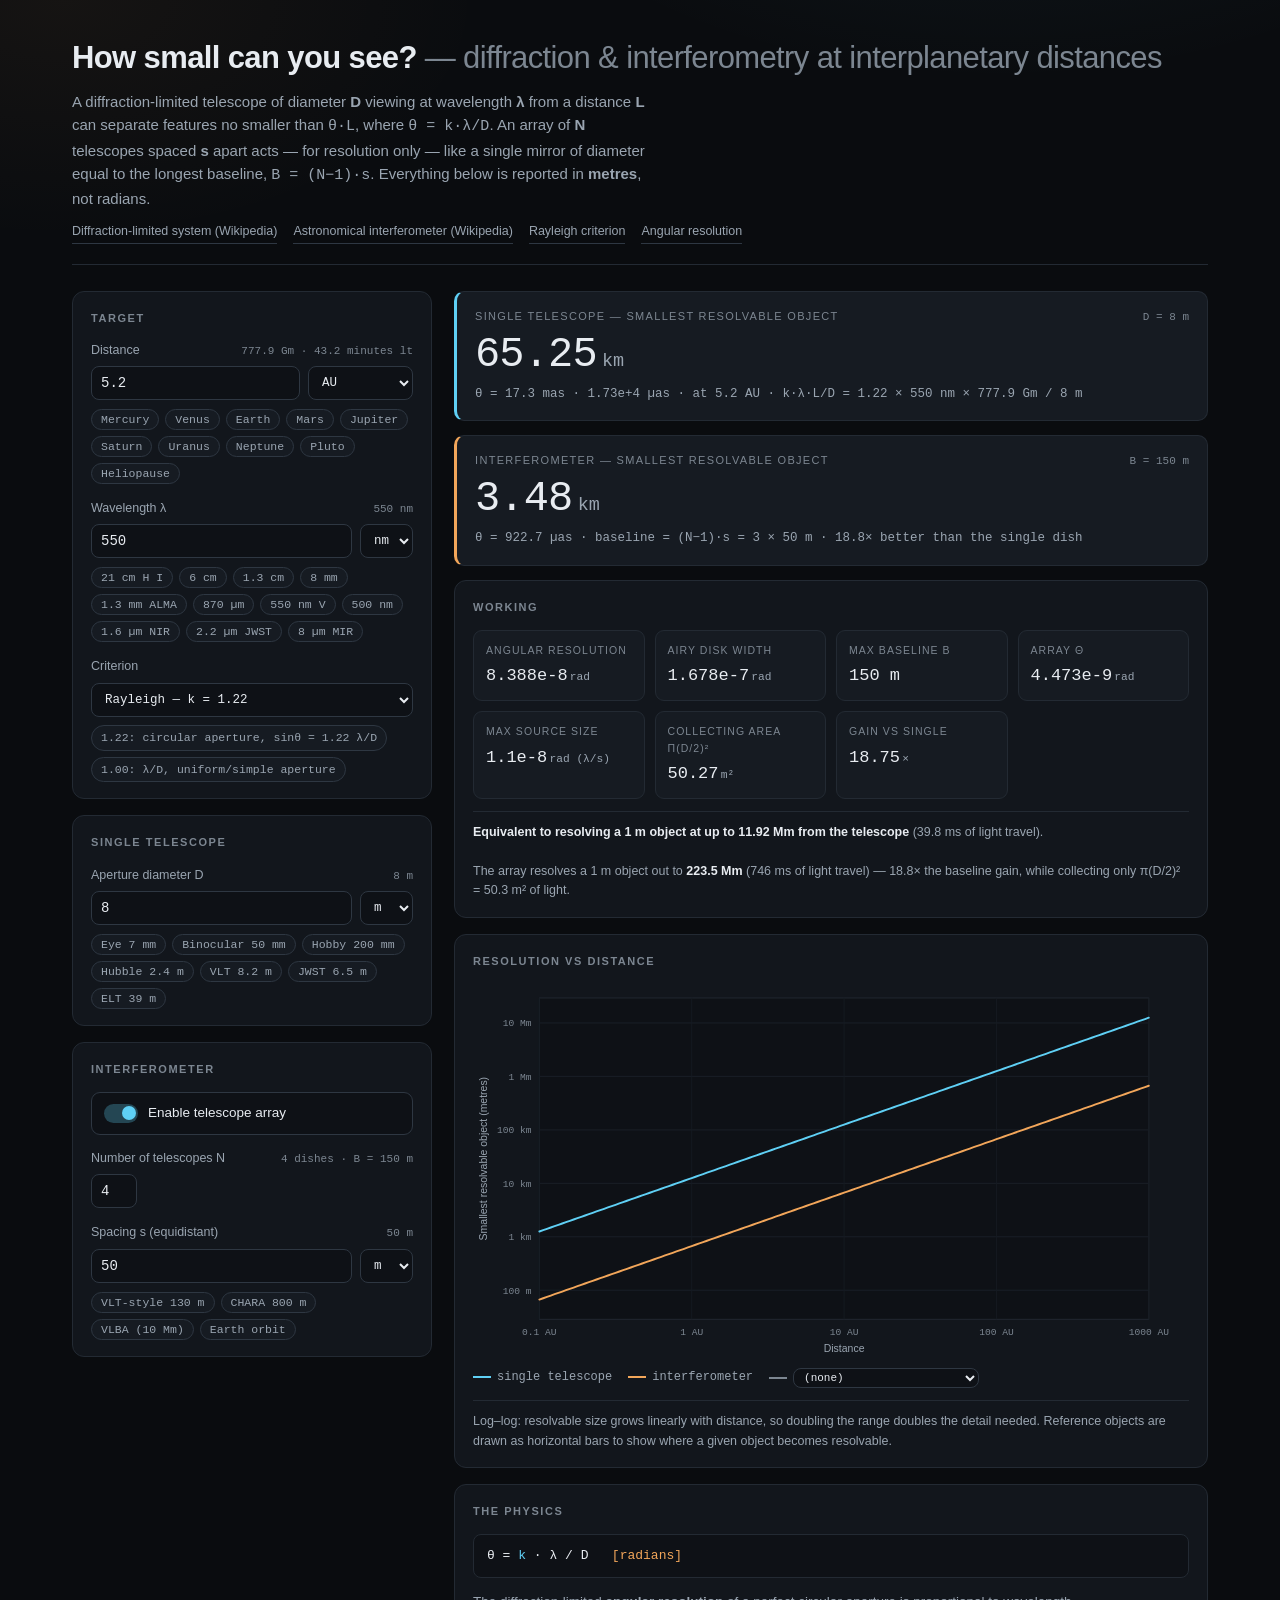
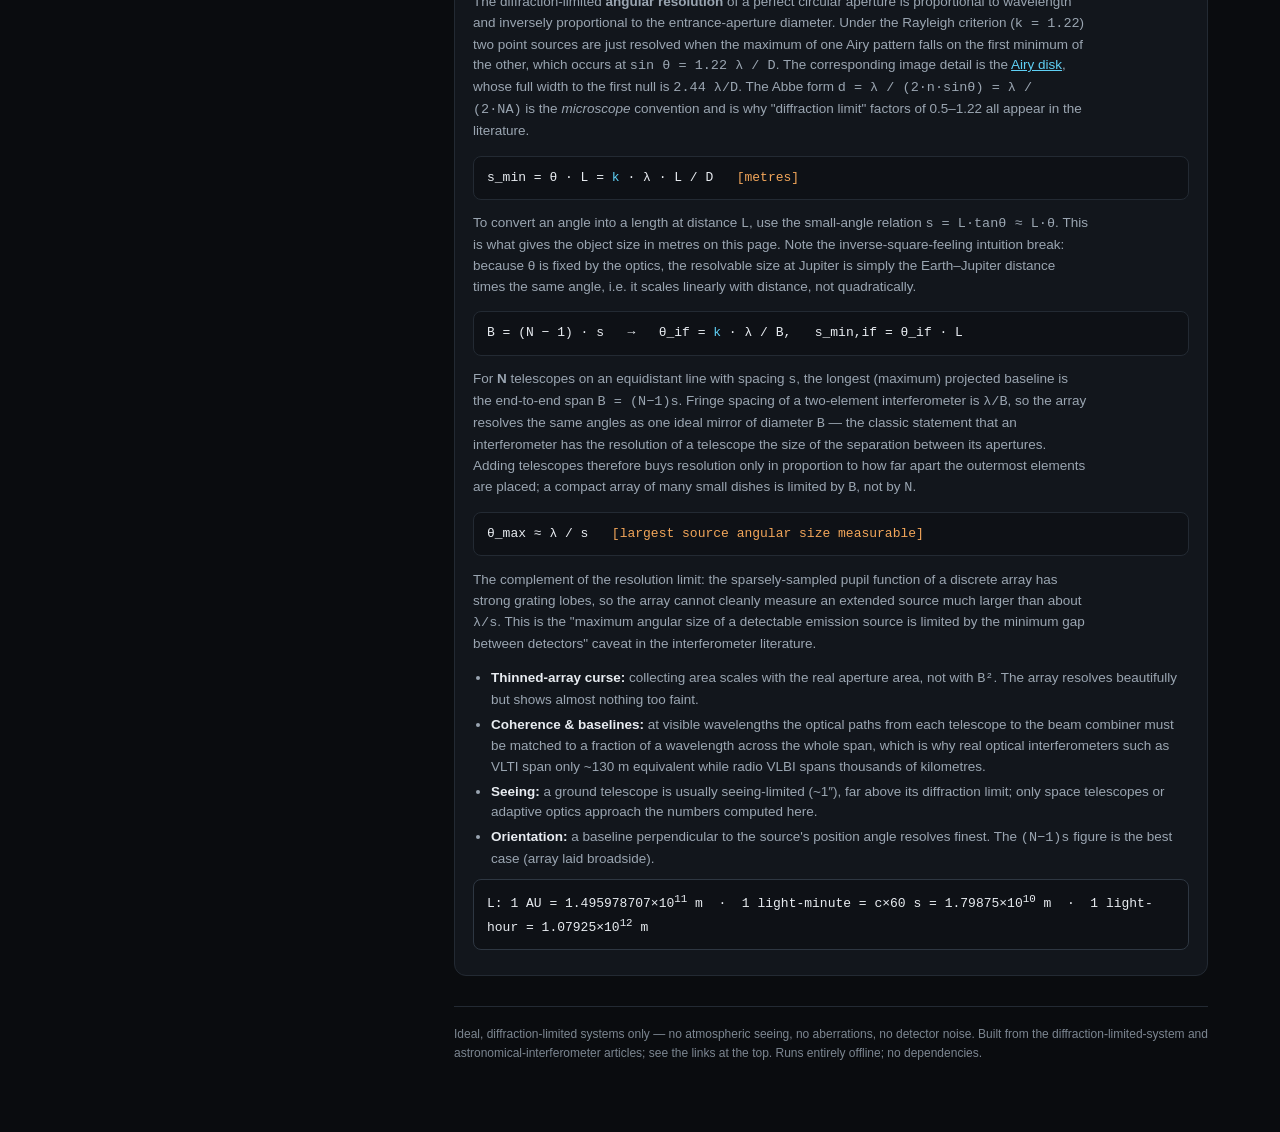
==== commit 8f0372ce: "fix(docs): name every control, and let the chips be seen to be focused The telescope calculator was " ====
--- a/docs/index.html
+++ b/docs/index.html
@@ -24,7 +24,10 @@
     --line-2:#2e3742;
     --ink:#e8ecf1;
     --ink-2:#9aa5b1;
-    --ink-3:#66707c;
+    /* The dimmest ink carries every section heading, the working-card captions
+       and the footer, so it has to clear 4.5:1 on the lightest panel (#161b22)
+       -- not merely look like a dim grey. #7c8691 sat at 3.44:1 there. */
+    --ink-3:#7c8691;
     --accent:#5fd0f5;
     --accent-2:#f2a65a;
     --good:#7ee081;
@@ -47,6 +50,22 @@
   }
   .wrap{max-width:1180px;margin:0 auto;padding:34px 22px 70px}
 
+  /* A keyboard arriving at the top of this page has 39 controls to cross before
+     it reaches the answer, because the 34 preset chips sit between them. The
+     skip link is the only thing that makes that proportionate, so it is the
+     first focusable thing in the document and stays out of the way until
+     focused. */
+  .skip{
+    position:absolute;left:-9999px;top:0;z-index:10;
+    background:var(--accent);color:var(--bg);
+    padding:10px 14px;border-radius:0 0 9px 0;
+    font-size:13.5px;font-weight:600;text-decoration:none;
+  }
+  .skip:focus{left:0;outline:2px solid var(--ink);outline-offset:2px}
+  /* The skip target is focused programmatically rather than reached by keyboard,
+     so it is a navigation aid rather than a control and takes no ring. */
+  #results:focus{outline:none}
+
   header{border-bottom:1px solid var(--line);padding-bottom:20px;margin-bottom:26px}
   h1{
     font-size:clamp(22px,3.2vw,31px);
@@ -79,11 +98,16 @@
 
   .field{margin-bottom:15px}
   .field:last-child{margin-bottom:0}
-  label.lab{
+  /* The row holds the label and its echoed reading side by side, but only the
+     label is inside the label element. A for-label's whole subtree becomes the
+     field's accessible name, so parking the live reading in there made the
+     field announce its own current value -- and change that name on every
+     keystroke. The echo is now the field's description instead. */
+  .labrow{
     display:flex;justify-content:space-between;align-items:baseline;gap:8px;
     font-size:12.5px;color:var(--ink-2);margin-bottom:6px;
   }
-  .lab .hint{color:var(--ink-3);font-family:var(--mono);font-size:11px}
+  .hint{color:var(--ink-3);font-family:var(--mono);font-size:11px}
   .row{display:flex;gap:8px}
   .row > input[type=number]{flex:1 1 auto;min-width:0}
   select,input[type=number]{
@@ -117,6 +141,9 @@
   }
   .chip:hover{border-color:var(--accent);color:var(--accent);background:rgba(95,208,245,.07)}
   .chip.on{border-color:var(--accent);color:var(--accent);background:rgba(95,208,245,.12)}
+  /* The 34 presets are the most keyboard-friendly controls on the page, so they
+     cannot be the only family without a visible focus ring. */
+  .chip:focus-visible{outline:2px solid var(--accent);outline-offset:1px}
 
   .toggle{
     display:flex;align-items:center;gap:10px;cursor:pointer;user-select:none;
@@ -199,6 +226,7 @@
 </style>
 </head>
 <body>
+<a class="skip" href="#results">Skip to results</a>
 <div class="wrap">
 
 <header>
@@ -227,10 +255,13 @@
       <h2>Target</h2>
 
       <div class="field">
-        <label class="lab" for="dist"><span>Distance</span><span class="hint" id="dist-m">—</span></label>
+        <div class="labrow">
+          <label class="lab" for="dist"><span>Distance</span></label>
+          <span class="hint" id="dist-m">—</span>
+        </div>
         <div class="row">
-          <input type="number" id="dist" value="5.2" step="any" min="0">
-          <select id="dist-u">
+          <input type="number" id="dist" value="5.2" step="any" min="0" aria-describedby="dist-m">
+          <select id="dist-u" aria-label="Distance unit">
             <option value="au" selected>AU</option>
             <option value="lm">light-min</option>
             <option value="lh">light-hr</option>
@@ -240,10 +271,13 @@
       </div>
 
       <div class="field">
-        <label class="lab" for="wl"><span>Wavelength λ</span><span class="hint" id="wl-m">—</span></label>
+        <div class="labrow">
+          <label class="lab" for="wl"><span>Wavelength λ</span></label>
+          <span class="hint" id="wl-m">—</span>
+        </div>
         <div class="row">
-          <input type="number" id="wl" value="550" step="any" min="0">
-          <select id="wl-u">
+          <input type="number" id="wl" value="550" step="any" min="0" aria-describedby="wl-m">
+          <select id="wl-u" aria-label="Wavelength unit">
             <option value="nm" selected>nm</option>
             <option value="um">µm</option>
             <option value="mm">mm</option>
@@ -255,7 +289,7 @@
       </div>
 
       <div class="field">
-        <label class="lab" for="criterion"><span>Criterion</span></label>
+        <div class="labrow"><label class="lab" for="criterion"><span>Criterion</span></label></div>
         <select id="criterion" style="width:100%">
           <option value="1.22" selected>Rayleigh — k = 1.22</option>
           <option value="1">Simple — k = 1.00</option>
@@ -270,10 +304,13 @@
     <div class="panel">
       <h2>Single telescope</h2>
       <div class="field">
-        <label class="lab" for="dia"><span>Aperture diameter D</span><span class="hint" id="dia-m">—</span></label>
+        <div class="labrow">
+          <label class="lab" for="dia"><span>Aperture diameter D</span></label>
+          <span class="hint" id="dia-m">—</span>
+        </div>
         <div class="row">
-          <input type="number" id="dia" value="8" step="any" min="0">
-          <select id="dia-u">
+          <input type="number" id="dia" value="8" step="any" min="0" aria-describedby="dia-m">
+          <select id="dia-u" aria-label="Aperture diameter unit">
             <option value="mm">mm</option>
             <option value="cm">cm</option>
             <option value="m" selected>m</option>
@@ -295,15 +332,21 @@
 
       <div id="if-block">
         <div class="field">
-          <label class="lab" for="ntel"><span>Number of telescopes N</span><span class="hint" id="ntel-m">—</span></label>
-          <input type="number" id="ntel" value="4" step="1" min="2" max="200">
+          <div class="labrow">
+            <label class="lab" for="ntel"><span>Number of telescopes N</span></label>
+            <span class="hint" id="ntel-m">—</span>
+          </div>
+          <input type="number" id="ntel" value="4" step="1" min="2" max="200" aria-describedby="ntel-m">
         </div>
 
         <div class="field">
-          <label class="lab" for="sep"><span>Spacing s (equidistant)</span><span class="hint" id="sep-m">—</span></label>
+          <div class="labrow">
+            <label class="lab" for="sep"><span>Spacing s (equidistant)</span></label>
+            <span class="hint" id="sep-m">—</span>
+          </div>
           <div class="row">
-            <input type="number" id="sep" value="50" step="any" min="0">
-            <select id="sep-u">
+            <input type="number" id="sep" value="50" step="any" min="0" aria-describedby="sep-m">
+            <select id="sep-u" aria-label="Spacing unit">
               <option value="m" selected>m</option>
               <option value="km">km</option>
             </select>
@@ -316,7 +359,7 @@
   </div>
 
   <!-- ============ RESULTS ============ -->
-  <div>
+  <div id="results" tabindex="-1">
 
     <div class="big">
       <div class="k"><span>Single telescope — smallest resolvable object</span><span class="tag" id="single-tag">—</span></div>
@@ -342,7 +385,7 @@
       <div class="legend">
         <span><i style="background:var(--accent)"></i>single telescope</span>
         <span id="leg-array" style="display:none"><i style="background:var(--accent-2)"></i>interferometer</span>
-        <span><i style="background:var(--ink-3)"></i><select id="refsel" style="padding:2px 6px;font-size:11px"></select></span>
+        <span><i style="background:var(--ink-3)"></i><select id="refsel" aria-label="Reference object to compare against" style="padding:2px 6px;font-size:11px"></select></span>
       </div>
       <div class="note">
         Log–log: resolvable size grows linearly with distance, so doubling the range doubles the detail needed.
@@ -731,7 +774,7 @@
   if(!vals.length){
     $("chart").innerHTML =
       '<rect x="76" y="16" width="726" height="368" fill="#0e1116" stroke="#232a33"/>' +
-      '<text x="439" y="196" text-anchor="middle" fill="#66707c" font-size="13">' +
+      '<text x="439" y="196" text-anchor="middle" fill="#7c8691" font-size="13">' +
       'No resolvable instrument — enter an aperture diameter, or enable an array with a non-zero spacing.</text>';
     return;
   }
@@ -753,7 +796,7 @@
     var y = Y(e);
     s.push('<line x1="'+M.l+'" y1="'+y.toFixed(1)+'" x2="'+(M.l+pw)+'" y2="'+y.toFixed(1)+
            '" stroke="#1b212a" stroke-width="1"/>');
-    s.push('<text x="'+(M.l-9)+'" y="'+(y+4).toFixed(1)+'" text-anchor="end" fill="#66707c" '+
+    s.push('<text x="'+(M.l-9)+'" y="'+(y+4).toFixed(1)+'" text-anchor="end" fill="#7c8691" '+
            'font-family="ui-monospace,Menlo,monospace" font-size="11">'+decadeLabel(e)+'</text>');
   }
   /* x grid + labels */
@@ -762,7 +805,7 @@
     var lab = sig(au,4) + " AU";
     s.push('<line x1="'+x.toFixed(1)+'" y1="'+M.t+'" x2="'+x.toFixed(1)+'" y2="'+(M.t+ph)+
            '" stroke="#161c23" stroke-width="1"/>');
-    s.push('<text x="'+x.toFixed(1)+'" y="'+(M.t+ph+18)+'" text-anchor="middle" fill="#66707c" '+
+    s.push('<text x="'+x.toFixed(1)+'" y="'+(M.t+ph+18)+'" text-anchor="middle" fill="#7c8691" '+
            'font-family="ui-monospace,Menlo,monospace" font-size="11">'+lab+'</text>');
   }
 
@@ -773,7 +816,7 @@
       for(var i=0;i<REFS.length;i++) if(REFS[i].v === r) return REFS[i].t; return fmtLen(r);
     })(refV);
     s.push('<line x1="'+M.l+'" y1="'+yr.toFixed(1)+'" x2="'+(M.l+pw)+'" y2="'+yr.toFixed(1)+
-           '" stroke="#66707c" stroke-width="1" stroke-dasharray="5 4"/>');
+           '" stroke="#7c8691" stroke-width="1" stroke-dasharray="5 4"/>');
     s.push('<text x="'+(M.l+pw-6)+'" y="'+(yr-7).toFixed(1)+'" text-anchor="end" fill="#8b95a2" '+
            'font-family="ui-monospace,Menlo,monospace" font-size="11">'+rlab+'</text>');
   }
